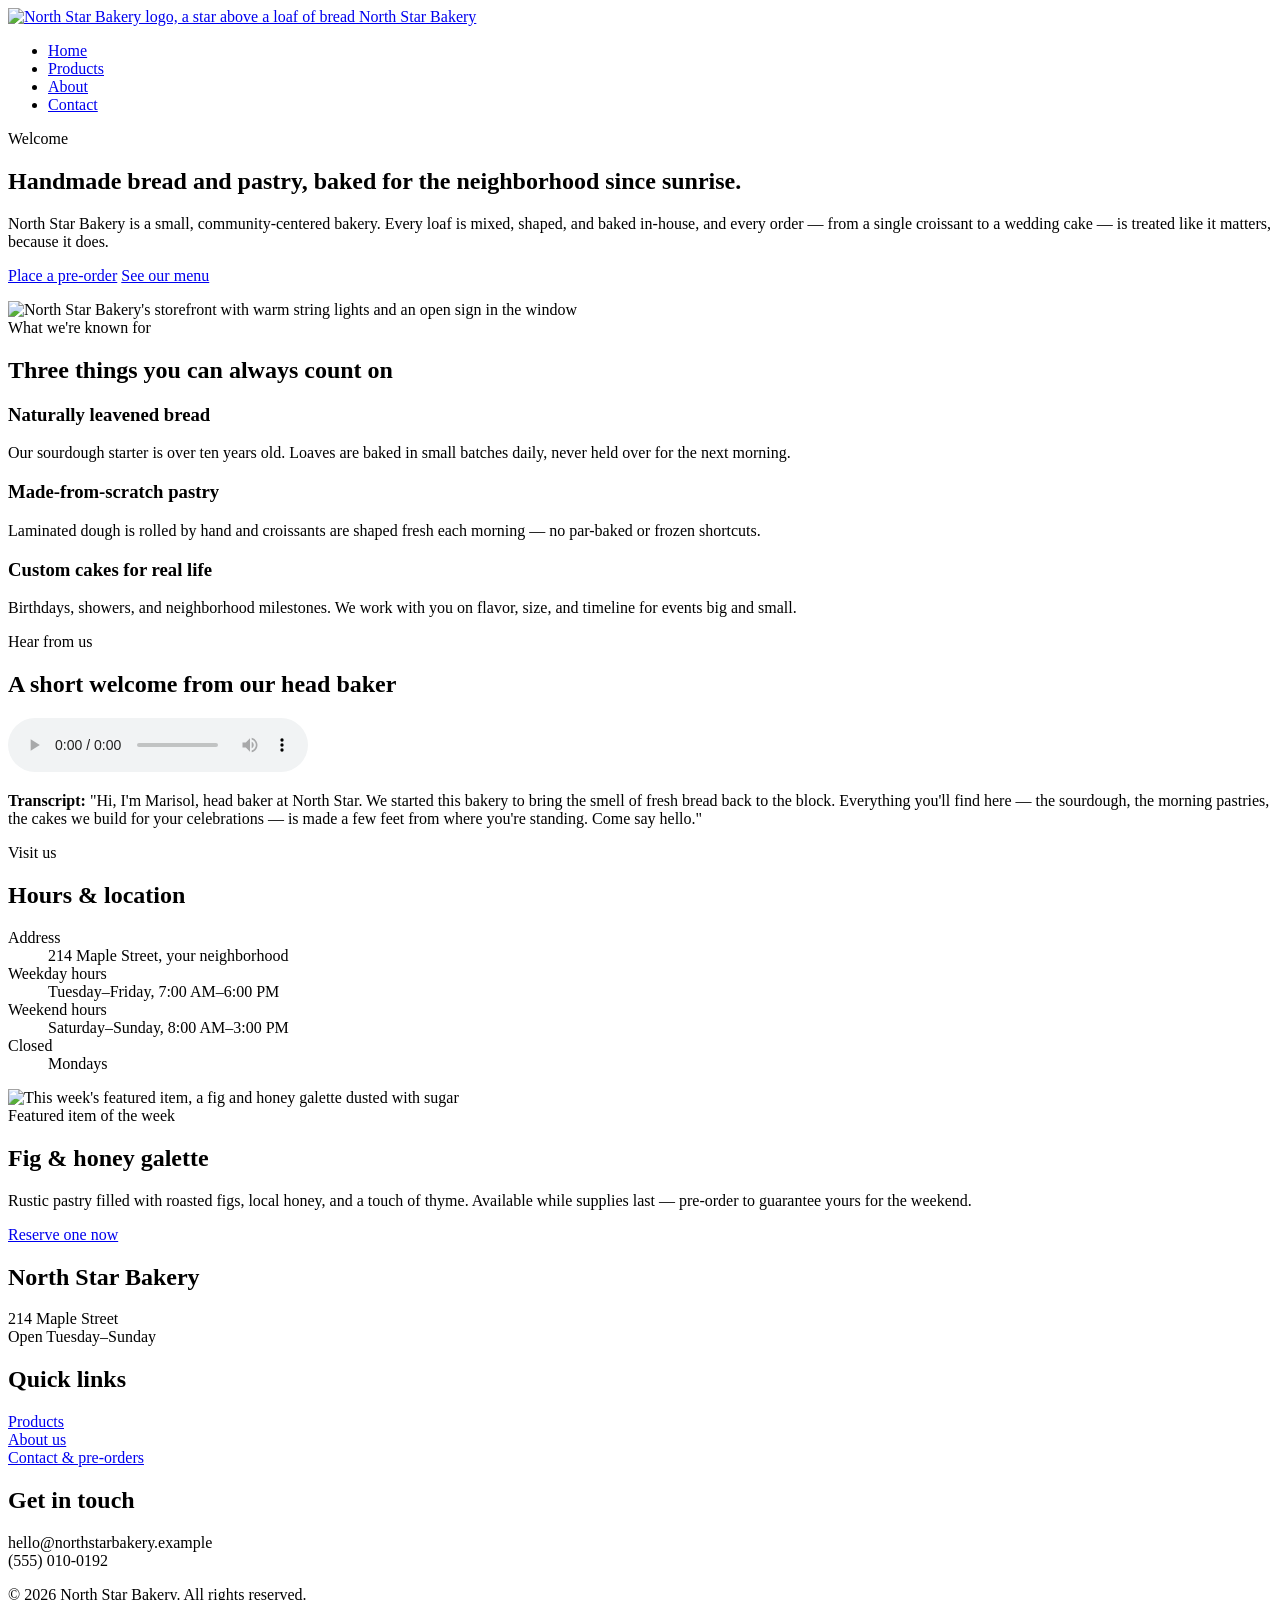
==== index.html @ 6b82aa20 "Add files via upload" ====
<!DOCTYPE html>
<html lang="en">
<head>
  <meta charset="UTF-8" />
  <meta name="viewport" content="width=device-width, initial-scale=1.0" />
  <title>North Star Bakery | Neighborhood Bread &amp; Pastry</title>
  <meta name="description" content="North Star Bakery is a neighborhood bakery known for handmade bread and pastries. Browse our menu, learn our story, and place a pre-order." />
  <link rel="preconnect" href="https://fonts.googleapis.com" />
  <link href="https://fonts.googleapis.com/css2?family=Fraunces:ital,wght@0,500;0,600;1,600&family=Work+Sans:wght@400;500;600&display=swap" rel="stylesheet" />
  <link rel="stylesheet" href="css/style.css" />
</head>
<body>

  <header class="site-header">
    <div class="wrap">
      <a class="brand" href="index.html">
        <img src="images/bakery-logo.png" alt="North Star Bakery logo, a star above a loaf of bread" />
        <span class="brand-name">North Star Bakery</span>
      </a>
      <nav class="main-nav" aria-label="Primary">
        <ul>
          <li><a href="index.html" aria-current="page">Home</a></li>
          <li><a href="products.html">Products</a></li>
          <li><a href="about.html">About</a></li>
          <li><a href="contact.html">Contact</a></li>
        </ul>
      </nav>
    </div>
  </header>
  <div class="scallop" role="presentation"></div>

  <main id="main-content">

    <!-- Welcome / hero -->
    <section class="hero">
      <div class="wrap flex-2">
        <div>
          <span class="section-eyebrow">Welcome</span>
          <h1>Handmade bread and pastry, baked for the neighborhood since sunrise.</h1>
          <p class="lede">North Star Bakery is a small, community-centered bakery. Every loaf is mixed, shaped, and baked in-house, and every order — from a single croissant to a wedding cake — is treated like it matters, because it does.</p>
          <p>
            <a class="button" href="contact.html">Place a pre-order</a>
            <a class="button secondary" href="products.html">See our menu</a>
          </p>
        </div>
        <img src="images/bakery-storefront.jpg" alt="North Star Bakery's storefront with warm string lights and an open sign in the window" />
      </div>
    </section>

    <!-- What we're known for -->
    <section class="section-alt">
      <div class="wrap">
        <span class="section-eyebrow">What we're known for</span>
        <h2>Three things you can always count on</h2>
        <div class="flex flex-3">
          <div class="card">
            <h3>Naturally leavened bread</h3>
            <p>Our sourdough starter is over ten years old. Loaves are baked in small batches daily, never held over for the next morning.</p>
          </div>
          <div class="card">
            <h3>Made-from-scratch pastry</h3>
            <p>Laminated dough is rolled by hand and croissants are shaped fresh each morning — no par-baked or frozen shortcuts.</p>
          </div>
          <div class="card">
            <h3>Custom cakes for real life</h3>
            <p>Birthdays, showers, and neighborhood milestones. We work with you on flavor, size, and timeline for events big and small.</p>
          </div>
        </div>
      </div>
    </section>

    <!-- Audio welcome message -->
    <section>
      <div class="wrap">
        <span class="section-eyebrow">Hear from us</span>
        <h2>A short welcome from our head baker</h2>
        <div class="media-block">
          <audio controls>
            <source src="media/bakery-welcome.mp3" type="audio/mpeg" />
            Your browser does not support the audio element. You can read the transcript below instead.
          </audio>
          <p class="fallback">
            <strong>Transcript:</strong> "Hi, I'm Marisol, head baker at North Star. We started this bakery to bring the smell of fresh bread back to the block. Everything you'll find here — the sourdough, the morning pastries, the cakes we build for your celebrations — is made a few feet from where you're standing. Come say hello."
          </p>
        </div>
      </div>
    </section>

    <!-- Hours and location snippet -->
    <section class="section-alt">
      <div class="wrap">
        <span class="section-eyebrow">Visit us</span>
        <h2>Hours &amp; location</h2>
        <dl class="info-strip">
          <div>
            <dt>Address</dt>
            <dd>214 Maple Street, your neighborhood</dd>
          </div>
          <div>
            <dt>Weekday hours</dt>
            <dd>Tuesday–Friday, 7:00 AM–6:00 PM</dd>
          </div>
          <div>
            <dt>Weekend hours</dt>
            <dd>Saturday–Sunday, 8:00 AM–3:00 PM</dd>
          </div>
          <div>
            <dt>Closed</dt>
            <dd>Mondays</dd>
          </div>
        </dl>
      </div>
    </section>

    <!-- Featured item of the week: responsive picture -->
    <section>
      <div class="wrap flex flex-2 align-center">
        <picture>
          <source media="(min-width: 700px)" srcset="images/bakery-feature-large.jpg" />
          <source media="(max-width: 699px)" srcset="images/bakery-feature-small.jpg" />
          <img src="images/bakery-feature-large.jpg" alt="This week's featured item, a fig and honey galette dusted with sugar" />
        </picture>
        <div>
          <span class="section-eyebrow">Featured item of the week</span>
          <h2>Fig &amp; honey galette</h2>
          <p>Rustic pastry filled with roasted figs, local honey, and a touch of thyme. Available while supplies last — pre-order to guarantee yours for the weekend.</p>
          <p><a class="button" href="contact.html">Reserve one now</a></p>
        </div>
      </div>
    </section>

  </main>

  <div class="scallop" role="presentation"></div>
  <footer class="site-footer">
    <div class="wrap">
      <div>
        <h2>North Star Bakery</h2>
        <p>214 Maple Street<br />Open Tuesday–Sunday</p>
      </div>
      <div>
        <h2>Quick links</h2>
        <nav aria-label="Footer">
          <ul style="list-style:none; padding:0; margin:0;">
            <li><a href="products.html">Products</a></li>
            <li><a href="about.html">About us</a></li>
            <li><a href="contact.html">Contact &amp; pre-orders</a></li>
          </ul>
        </nav>
      </div>
      <div>
        <h2>Get in touch</h2>
        <p>hello@northstarbakery.example<br />(555) 010-0192</p>
      </div>
    </div>
    <p class="copyright">&copy; 2026 North Star Bakery. All rights reserved.</p>
  </footer>

</body>
</html>
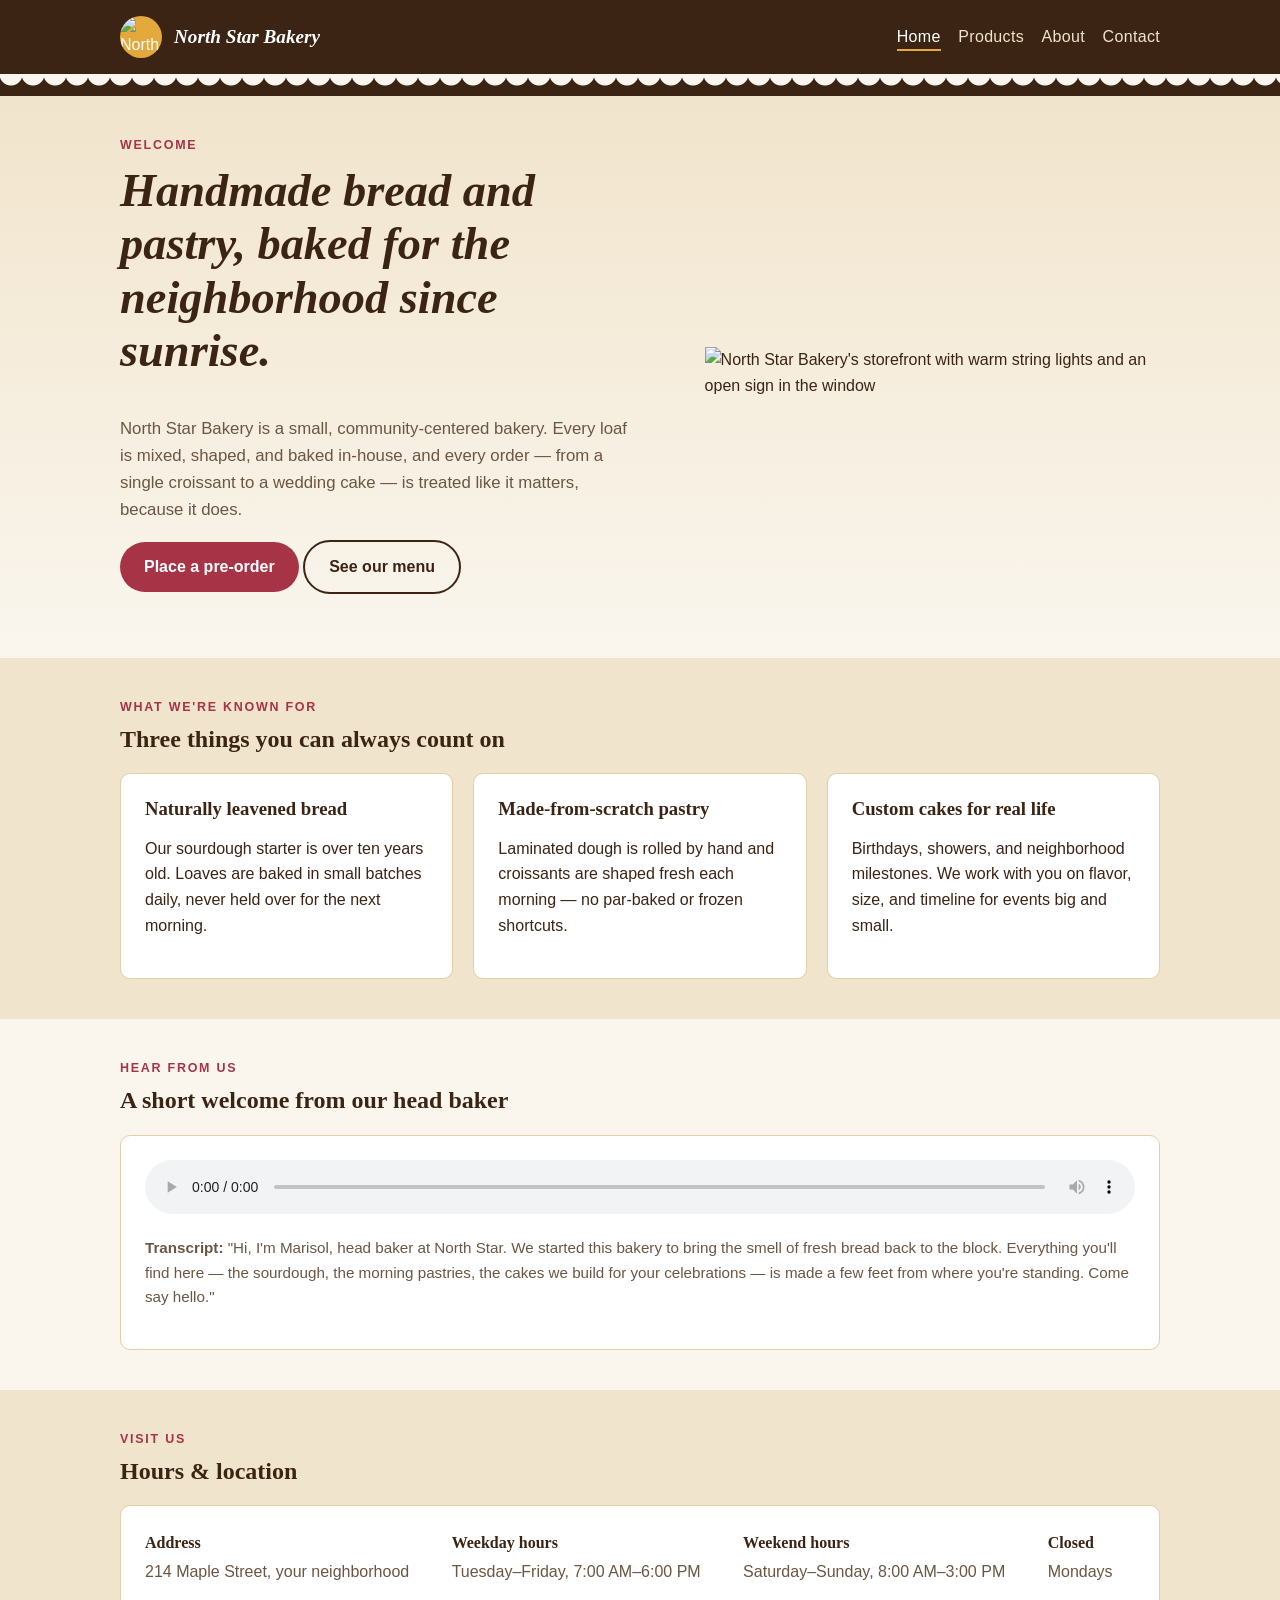
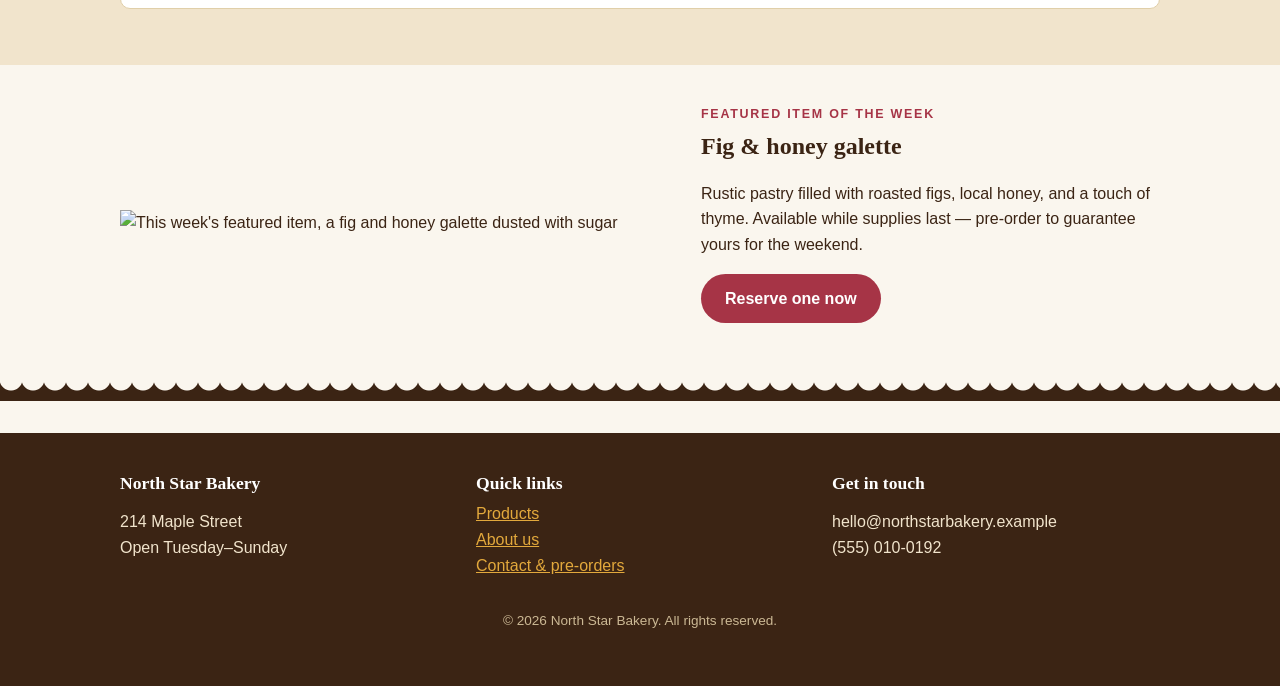
==== commit 63154dee: "Add files via upload" ====
--- a/index.html
+++ b/index.html
@@ -22,7 +22,7 @@
           <li><a href="index.html" aria-current="page">Home</a></li>
           <li><a href="products.html">Products</a></li>
           <li><a href="about.html">About</a></li>
-          <li><a href="contact.html">Contact</a></li>
+          <li><a href="contact.html">Contact<span id="cart-badge" class="cart-badge" hidden aria-live="polite"></span></a></li>
         </ul>
       </nav>
     </div>
@@ -156,5 +156,6 @@
     <p class="copyright">&copy; 2026 North Star Bakery. All rights reserved.</p>
   </footer>
 
+  <script src="js/app.js"></script>
 </body>
 </html>
--- a/css/style.css
+++ b/css/style.css
@@ -0,0 +1,514 @@
+/* =========================================================
+   North Star Bakery — shared stylesheet (Touchstone 3)
+   Mobile-first, Flexbox layout, one media query breakpoint.
+
+   Color palette (4 main colors):
+     --color-cream    background
+     --color-crust    dark brown — header/footer, body text, headings
+     --color-berry    primary accent — buttons, links, prices
+     --color-gold     secondary accent — focus states, dividers, highlights
+   Typography (2 font families):
+     --font-display   Fraunces  (headings, brand)
+     --font-body      Work Sans (body copy, UI)
+   ========================================================= */
+
+:root {
+  --color-cream: #faf6ee;
+  --color-crust: #3b2414;
+  --color-berry: #a63446;
+  --color-gold: #e3a93c;
+
+  /* tints/shades derived from the 4 main colors, not new hues */
+  --color-cream-shade: #f1e4cc;
+  --color-crust-soft: #6b5643;
+  --color-border: #e0cfa9;
+
+  --font-display: "Fraunces", Georgia, serif;
+  --font-body: "Work Sans", "Segoe UI", sans-serif;
+
+  --radius: 10px;
+  --max-width: 1080px;
+  --gap: 1.25rem;
+}
+
+*,
+*::before,
+*::after {
+  box-sizing: border-box;
+}
+
+html {
+  scroll-behavior: smooth;
+}
+
+body {
+  margin: 0;
+  font-family: var(--font-body);
+  color: var(--color-crust);
+  background: var(--color-cream);
+  line-height: 1.6;
+}
+
+img,
+video {
+  max-width: 100%;
+  display: block;
+}
+
+h1,
+h2,
+h3 {
+  font-family: var(--font-display);
+  color: var(--color-crust);
+  line-height: 1.15;
+  margin-top: 0;
+}
+
+a {
+  color: var(--color-berry);
+}
+
+a:focus-visible,
+button:focus-visible,
+input:focus-visible,
+textarea:focus-visible,
+select:focus-visible {
+  outline: 3px solid var(--color-gold);
+  outline-offset: 2px;
+}
+
+.wrap {
+  max-width: var(--max-width);
+  margin: 0 auto;
+  padding: 0 1.25rem;
+}
+
+/* ---------- Header / Nav (mobile-first: stacked, Flexbox column) ---------- */
+
+.site-header {
+  background: var(--color-crust);
+  color: #fff;
+}
+
+.site-header .wrap {
+  display: flex;
+  flex-direction: column;
+  align-items: flex-start;
+  gap: 0.75rem;
+  padding-top: 1rem;
+  padding-bottom: 1rem;
+}
+
+.brand {
+  display: flex;
+  align-items: center;
+  gap: 0.75rem;
+  text-decoration: none;
+  color: #fff;
+}
+
+.brand img {
+  height: 42px;
+  width: 42px;
+  border-radius: 50%;
+  background: var(--color-gold);
+}
+
+.brand-name {
+  font-family: var(--font-display);
+  font-size: 1.2rem;
+  font-weight: 600;
+  font-style: italic;
+}
+
+.main-nav ul {
+  list-style: none;
+  display: flex;
+  flex-wrap: wrap;
+  gap: 1.1rem;
+  margin: 0;
+  padding: 0;
+}
+
+.main-nav a {
+  color: #f1e4cc;
+  text-decoration: none;
+  font-weight: 500;
+  letter-spacing: 0.02em;
+  padding-bottom: 4px;
+  border-bottom: 2px solid transparent;
+}
+
+.main-nav a:hover,
+.main-nav a[aria-current="page"] {
+  border-bottom-color: var(--color-gold);
+  color: #fff;
+}
+
+/* Scalloped divider — signature element evoking a pastry edge */
+.scallop {
+  height: 22px;
+  background: var(--color-crust);
+  background-image: radial-gradient(circle at 11px 0, var(--color-cream) 11px, transparent 12px);
+  background-size: 22px 22px;
+  background-repeat: repeat-x;
+}
+
+/* ---------- Hero (mobile-first: single column via Flexbox) ---------- */
+
+.hero {
+  background: linear-gradient(180deg, var(--color-cream-shade), var(--color-cream));
+  padding: 2.5rem 0 3rem;
+}
+
+.hero .wrap.flex-2 {
+  display: flex;
+  flex-direction: column;
+  gap: 1.75rem;
+}
+
+.hero h1 {
+  font-size: clamp(1.7rem, 6vw, 2.9rem);
+  font-style: italic;
+  max-width: 22ch;
+}
+
+.hero .lede {
+  font-size: 1.05rem;
+  color: var(--color-crust-soft);
+  max-width: 55ch;
+}
+
+.button {
+  display: inline-block;
+  background: var(--color-berry);
+  color: #fff;
+  text-decoration: none;
+  padding: 0.75rem 1.5rem;
+  border-radius: 999px;
+  font-weight: 600;
+  border: none;
+  font-family: var(--font-body);
+  font-size: 1rem;
+  cursor: pointer;
+}
+
+.button:hover {
+  background: #8a2837;
+}
+
+.button.secondary {
+  background: transparent;
+  color: var(--color-crust);
+  border: 2px solid var(--color-crust);
+}
+
+.button.secondary:hover {
+  background: var(--color-crust);
+  color: #fff;
+}
+
+/* ---------- Sections ---------- */
+
+section {
+  padding: 2.5rem 0;
+}
+
+.section-alt {
+  background: var(--color-cream-shade);
+}
+
+.section-eyebrow {
+  text-transform: uppercase;
+  letter-spacing: 0.14em;
+  font-size: 0.78rem;
+  color: var(--color-berry);
+  font-weight: 600;
+  margin-bottom: 0.5rem;
+  display: block;
+}
+
+/* ---------- Flexbox layout system ----------
+   Mobile-first: .flex wraps to a single column by default.
+   At the tablet/desktop breakpoint, .flex-2 becomes two
+   side-by-side columns and .flex-3 becomes three. */
+
+.flex {
+  display: flex;
+  flex-wrap: wrap;
+  gap: var(--gap);
+}
+
+.flex > * {
+  flex: 1 1 100%;
+}
+
+.flex-3 > * {
+  flex: 1 1 100%;
+}
+
+.flex-2 > * {
+  flex: 1 1 100%;
+}
+
+.flex-2.align-center {
+  align-items: center;
+}
+
+.card {
+  background: #fff;
+  border: 1px solid var(--color-border);
+  border-radius: var(--radius);
+  padding: 1.5rem;
+  flex: 1 1 100%;
+}
+
+.card h3 {
+  margin-bottom: 0.5rem;
+}
+
+.price {
+  font-weight: 600;
+  color: var(--color-berry);
+}
+
+/* ---------- Figure ---------- */
+
+figure {
+  margin: 0;
+  background: #fff;
+  border: 1px solid var(--color-border);
+  border-radius: var(--radius);
+  overflow: hidden;
+  flex: 1 1 100%;
+}
+
+figure img {
+  width: 100%;
+  height: auto;
+}
+
+figcaption {
+  padding: 0.85rem 1.1rem;
+  font-size: 0.95rem;
+  color: var(--color-crust-soft);
+  font-style: italic;
+}
+
+/* ---------- Hours / location snippet ---------- */
+
+.info-strip {
+  display: flex;
+  flex-direction: column;
+  flex-wrap: wrap;
+  gap: 1.25rem;
+  background: #fff;
+  border: 1px solid var(--color-border);
+  border-radius: var(--radius);
+  padding: 1.5rem;
+}
+
+.info-strip dt {
+  font-weight: 600;
+  color: var(--color-crust);
+  font-family: var(--font-display);
+}
+
+.info-strip dd {
+  margin: 0.2rem 0 0;
+  color: var(--color-crust-soft);
+}
+
+/* ---------- Audio / Video ---------- */
+
+.media-block {
+  background: #fff;
+  border: 1px solid var(--color-border);
+  border-radius: var(--radius);
+  padding: 1.5rem;
+}
+
+.media-block p.fallback {
+  font-size: 0.95rem;
+  color: var(--color-crust-soft);
+}
+
+audio,
+video {
+  width: 100%;
+  border-radius: 6px;
+}
+
+/* ---------- Form ---------- */
+
+form {
+  background: #fff;
+  border: 1px solid var(--color-border);
+  border-radius: var(--radius);
+  padding: 1.5rem;
+}
+
+fieldset {
+  border: 1px solid var(--color-border);
+  border-radius: var(--radius);
+  padding: 1.25rem 1.5rem 1.5rem;
+  margin: 0 0 1.75rem;
+}
+
+fieldset + fieldset {
+  margin-top: 1.75rem;
+}
+
+legend {
+  font-family: var(--font-display);
+  font-weight: 600;
+  color: var(--color-crust);
+  padding: 0 0.5rem;
+  font-size: 1.05rem;
+}
+
+.field {
+  margin-bottom: 1.1rem;
+}
+
+.field:last-child {
+  margin-bottom: 0;
+}
+
+label {
+  display: block;
+  font-weight: 600;
+  margin-bottom: 0.35rem;
+}
+
+.hint {
+  font-weight: 400;
+  color: var(--color-crust-soft);
+  font-size: 0.85rem;
+}
+
+input,
+select,
+textarea {
+  width: 100%;
+  font-family: var(--font-body);
+  font-size: 1rem;
+  padding: 0.65rem 0.75rem;
+  border: 1px solid var(--color-border);
+  border-radius: 6px;
+  background: var(--color-cream);
+  color: var(--color-crust);
+}
+
+textarea {
+  resize: vertical;
+  min-height: 5.5rem;
+}
+
+.radio-group {
+  display: flex;
+  gap: 1.5rem;
+  flex-wrap: wrap;
+}
+
+.radio-group label {
+  display: flex;
+  align-items: center;
+  gap: 0.4rem;
+  font-weight: 400;
+}
+
+.radio-group input {
+  width: auto;
+}
+
+/* ---------- Footer (mobile-first: stacked via Flexbox) ---------- */
+
+.site-footer {
+  background: var(--color-crust);
+  color: #f1e4cc;
+  padding: 2.5rem 0;
+  margin-top: 2rem;
+}
+
+.site-footer .wrap {
+  display: flex;
+  flex-direction: column;
+  gap: 1.75rem;
+}
+
+.site-footer h2 {
+  color: #fff;
+  font-size: 1.1rem;
+  margin-bottom: 0.5rem;
+}
+
+.site-footer a {
+  color: var(--color-gold);
+}
+
+.site-footer .copyright {
+  margin-top: 2rem;
+  font-size: 0.85rem;
+  color: #cbb894;
+  text-align: center;
+}
+
+/* =========================================================
+   Media query — larger screens (tablet and up)
+   Mobile-first: base styles above are the small-screen
+   layout; this query adds the wider, multi-column layout.
+   ========================================================= */
+
+@media (min-width: 700px) {
+  .site-header .wrap {
+    flex-direction: row;
+    align-items: center;
+    justify-content: space-between;
+  }
+
+  .hero .wrap.flex-2 {
+    flex-direction: row;
+    align-items: center;
+  }
+
+  .flex-2 > * {
+    flex: 1 1 0;
+  }
+
+  .flex-2 > *:first-child {
+    flex: 1.1 1 0;
+  }
+
+  .flex-2 > *:last-child {
+    flex: 0.9 1 0;
+  }
+
+  .flex-3 > * {
+    flex: 1 1 0;
+  }
+
+  .info-strip {
+    flex-direction: row;
+  }
+
+  .info-strip > div {
+    flex: 1 1 auto;
+  }
+
+  .site-footer .wrap {
+    flex-direction: row;
+  }
+
+  .site-footer .wrap > div {
+    flex: 1 1 0;
+  }
+
+  form {
+    padding: 2rem;
+  }
+
+  .hero h1 {
+    max-width: 20ch;
+  }
+}
